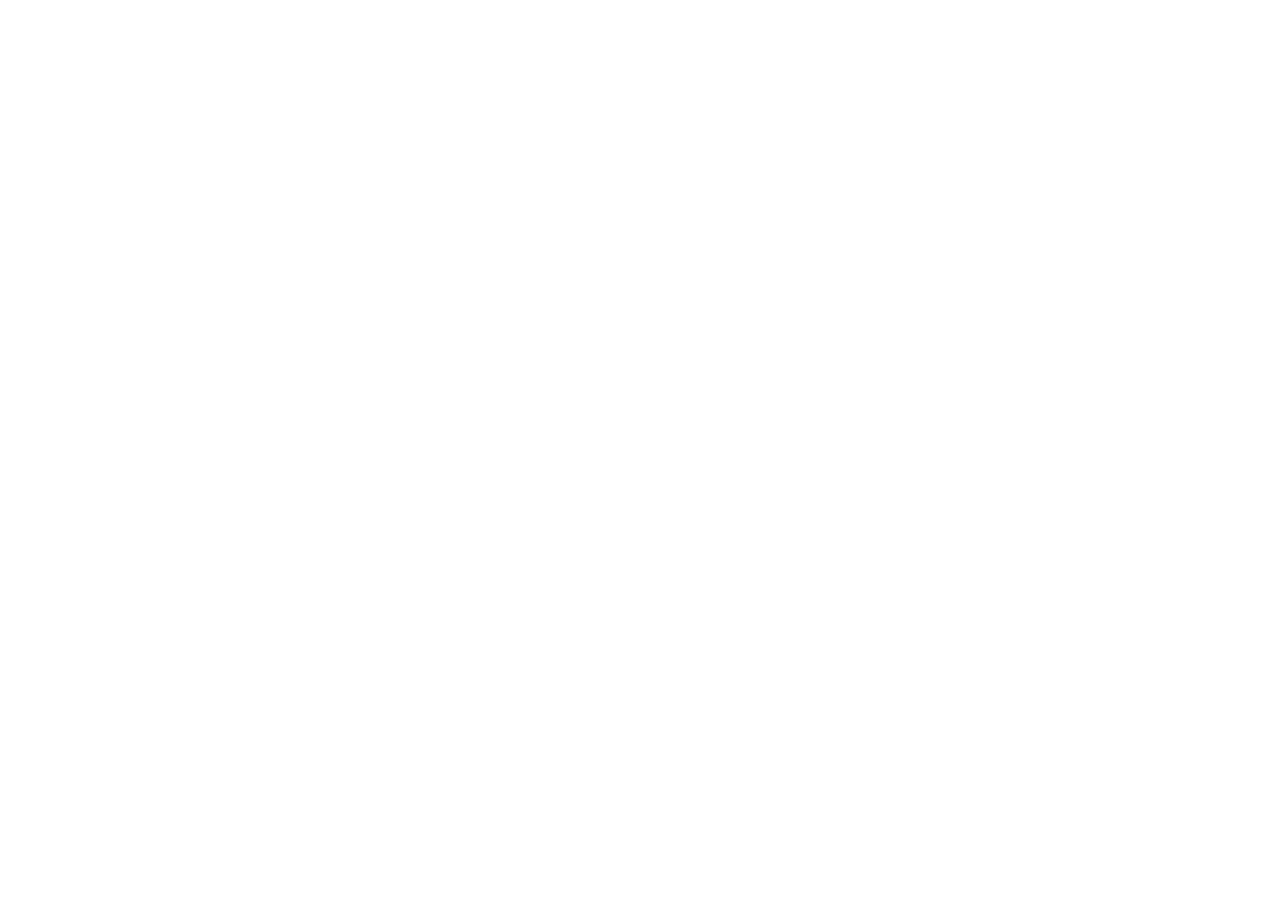
==== index.html @ 750f4f56 "Template" ====
<!DOCTYPE html>
<html lang="en">

<head>
        <title id="app-title">Gupta Siddhant</title>

        <!-- META -->
        <meta charset="UTF-8" />
        <meta name="viewport"
                content="width=device-width, initial-scale=1.0, maximum-scale=1.0, minimum-scale=1.0, user-scalable=no" />

        <!-- Font / applyCSS -->
        <link href="https://fonts.googleapis.com/css?family=Kameron:400,700&display=swap" rel="stylesheet" />
        <link href="https://fonts.googleapis.com/css?family=Poppins:400,500&display=swap" rel="stylesheet" />
        <link href="src/css/colorToggle.css" rel="stylesheet" />
        <link href="src/css/viewer.css" rel="stylesheet" id="viewerCSS" />
        <link href="https://cdnjs.cloudflare.com/ajax/libs/font-awesome/5.9.0/css/all.min.css" rel="stylesheet" />

        <!-- JS -->
        <script src="src/common.js"></script>
        <script src="src/index.js"></script>
        <script src="src/article.js"></script>
        <script src="src/nav.js"></script>


        <script src="src/showdown/showdown.min.js"></script>
        <script src="src/showdown/showdown-youtube.min.js"></script>

</head>

<body id="app"></body>

</html>
---- src/css/colorToggle.css ----
.switch {
  position: relative;
  display: inline-block;
  width: 60px;
  height: 34px;
}

.switch input {
  opacity: 0;
  width: 0;
  height: 0;
}

.slider {
  position: absolute;
  cursor: pointer;
  top: 0;
  left: 0;
  right: 0;
  bottom: 0;
  background-color: #cccccc;
  -webkit-transition: 0.4s;
  transition: 0.4s;
}

.slider:before {
  position: absolute;
  content: "";
  height: 26px;
  width: 26px;
  left: 4px;
  bottom: 4px;
  background-color: #8c8c8c;
  -webkit-transition: 0.4s;
  transition: 0.4s;
}

input:checked + .slider {
  /* 2196f3 */
  background-color: #555555;
}

input:focus + .slider {
  box-shadow: 0 0 1px #555555;
}

input:checked + .slider:before {
  -webkit-transform: translateX(26px);
  -ms-transform: translateX(26px);
  transform: translateX(26px);
}

/* Rounded sliders */
.slider.round {
  border-radius: 34px;
}

.slider.round:before {
  border-radius: 50%;
}
---- src/css/viewer.css ----
root {
  --colorAccent: #017aff;
  --colorPrimary: #1a1a1a;
  --colorSecondary: #4d4d4d;
  --colorCard: #ffffff;
  --colorInverse: #000000;
}

@media (prefers-color-scheme: dark) {
  root {
    --colorInverse: #ffffff;
  }
}

h1 {
  font-family: "Kameron", serif;
  font-weight: bold;
  font-size: 2rem;
  line-height: 2.5rem;
  letter-spacing: 1px;
  margin-top: 0.75rem;
  margin-bottom: 1rem;
  text-transform: capitalize;
}

h2 {
  font-family: "Kameron", serif;
  font-weight: bold;
  font-size: 1.5rem;
  line-height: 2rem;
  margin-top: 2rem;
  margin-bottom: 0.75rem;
}

h3,
h4,
h5,
h6,
th {
  margin-top: 0.25rem;
  margin-bottom: 0;
  text-transform: capitalize;
  font-weight: 500;
}

h3,
h5 {
  text-transform: uppercase;
  font-weight: bold;
}

th {
  font-weight: 500;
  text-align: left;
  padding-right: 0.5rem;
  vertical-align: top;
}

p,
li,
td {
  margin: 0.5rem 0;
  color: var(--colorSecondary);
  font-size: 0.9rem;
}

em {
  font-size: 0.75rem;
}


blockquote {
  font-style: italic;
  color: var(--colorPrimary);
  margin-left: 0;
  margin-right: 0;
  padding: 0 20px;
  border-left: 2px solid var(--colorSecondary);
}

blockquote p {
  font-size: 1rem;
}

pre {
  border: 1px solid var(--colorSecondary);
  border-radius: 4px;
  padding: 8px;
}

code {
  color: var(--colorPrimary);
  font-size: 0.8rem;
}

a,
a:visited,
a:active {
  text-decoration: none;
  color: var(--colorAccent);
}

a:hover {
  text-decoration: underline;
}

a::after {
  content: "\f360";
  font-family: "Font Awesome 5 Free", sans-serif;
  font-weight: bold;
  font-style: normal;
  margin: 0 0.25rem 0 0.5rem;
  text-decoration: none;
}

img {
  object-fit: cover;
  border-radius: 8px;
}
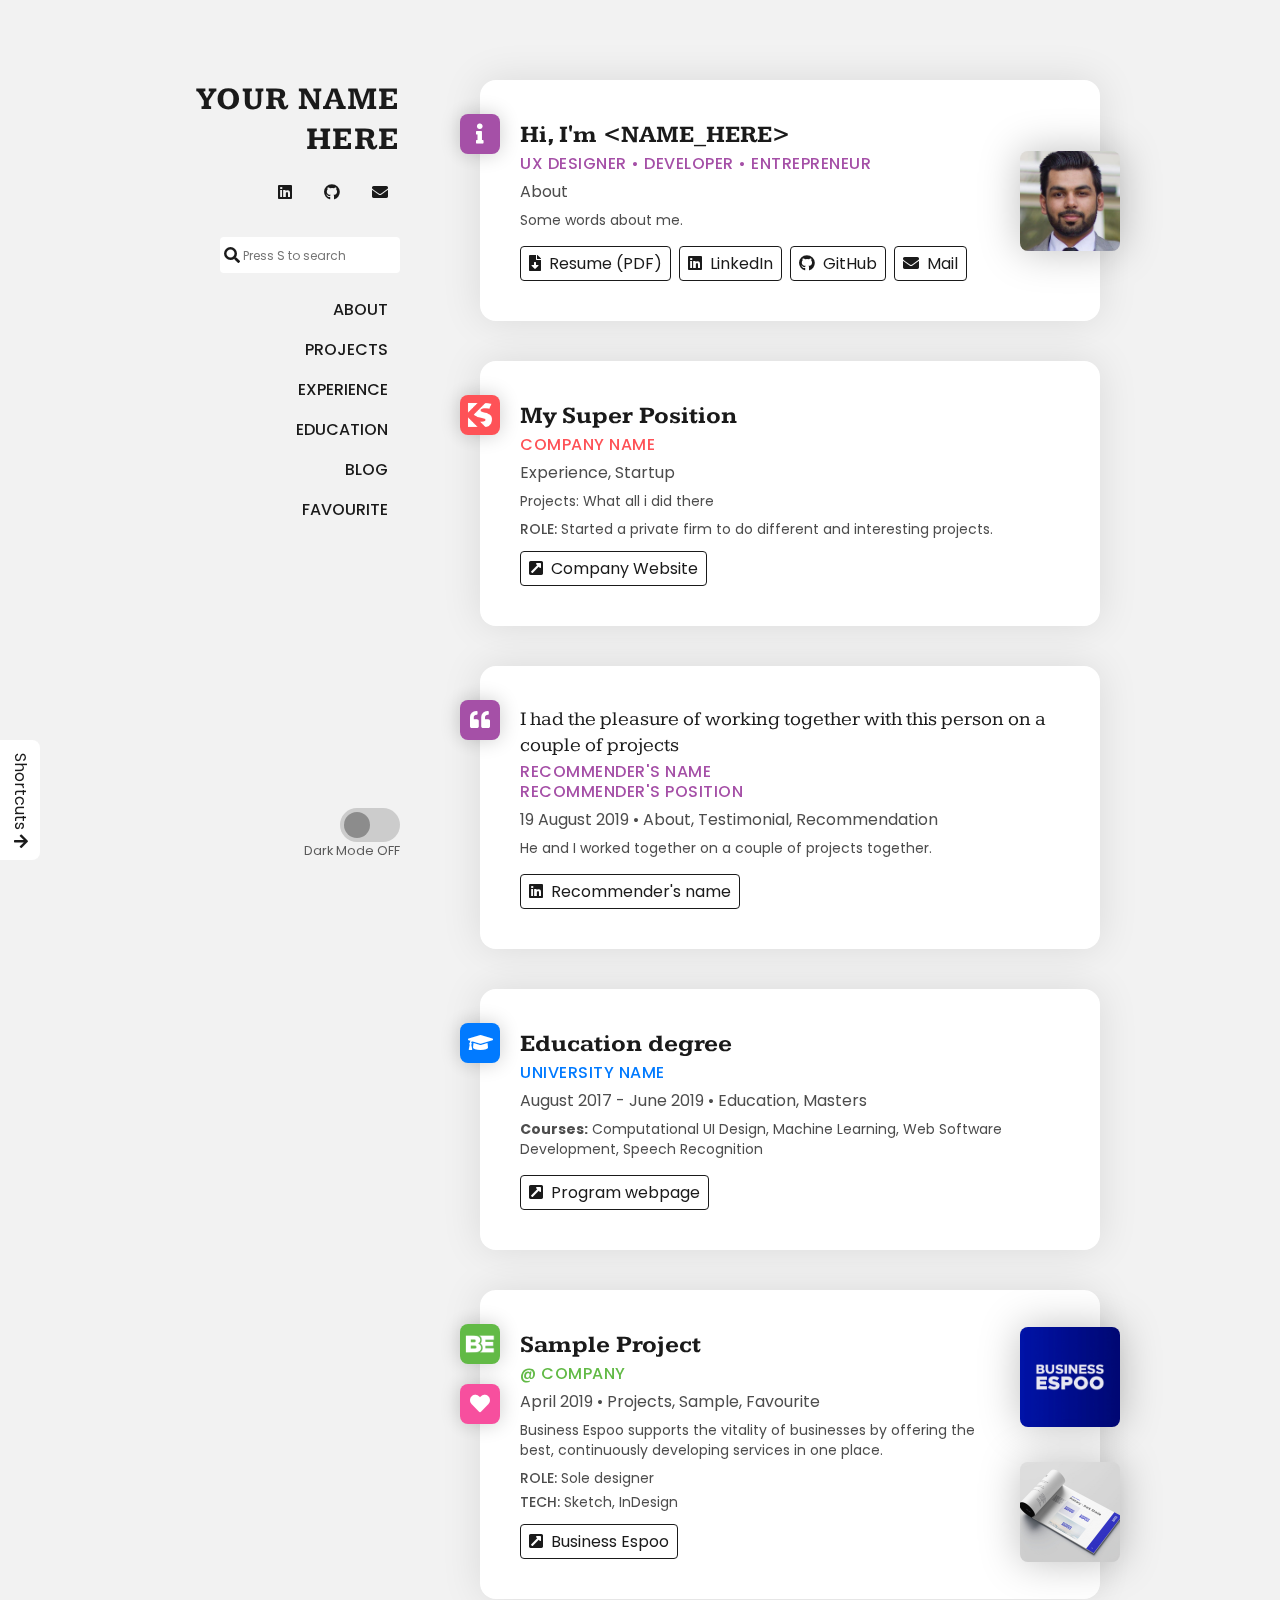
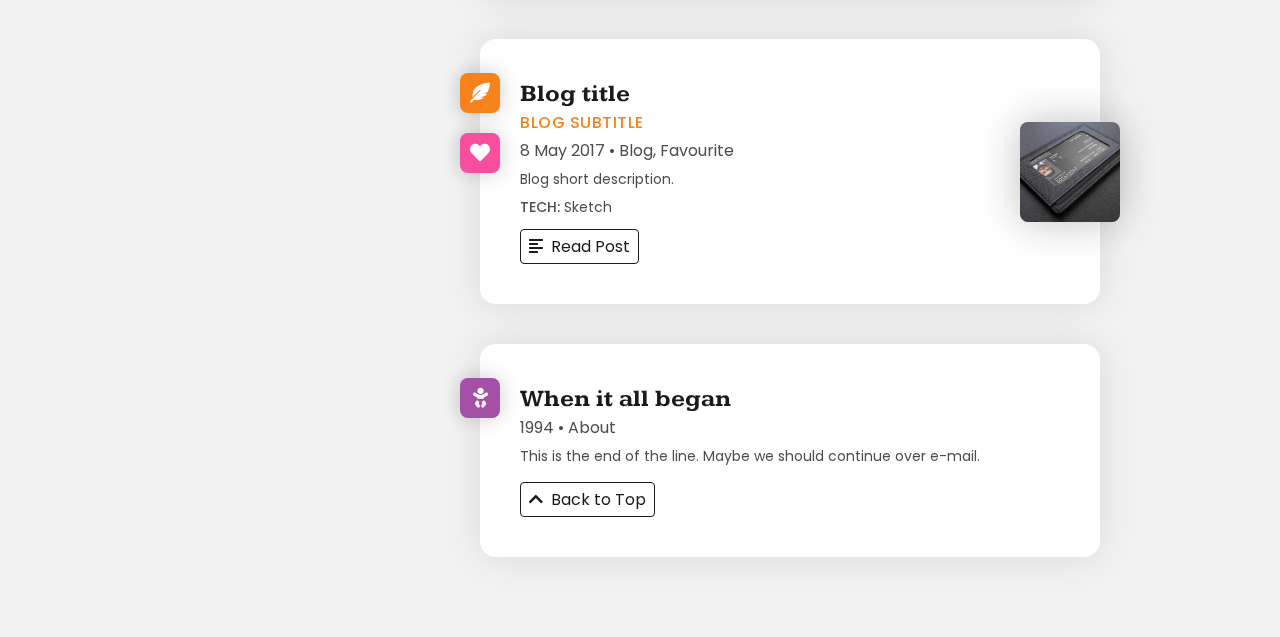
==== commit d29c5b6a: "OG" ====
--- a/index.html
+++ b/index.html
@@ -2,12 +2,27 @@
 <html lang="en">
 
 <head>
-        <title id="app-title">Gupta Siddhant</title>
+        <title id="app-title">Lifeline</title>
 
         <!-- META -->
         <meta charset="UTF-8" />
         <meta name="viewport"
                 content="width=device-width, initial-scale=1.0, maximum-scale=1.0, minimum-scale=1.0, user-scalable=no" />
+
+        <!-- Facebook OG -->
+        <meta property="og:image" content="/favicon/og-image.jpg" id="og-image" />
+        <meta property="og:image:width" content="279" />
+        <meta property="og:image:height" content="279" />
+        <meta property="og:title" content="Gupta Siddhant" id="og-title" />
+        <meta property="og:description" content="Personal website of Gupta Siddhant" id="og-desc" />
+        <meta property="og:url" content="https://guptasiddhant.com" />
+
+        <!-- Twitter Cards -->
+        <meta name="twitter:title" content="Gupta Siddhant" id="twitter-title" />
+        <meta name="twitter:description" content="Personal website of Gupta Siddhant" id="twitter-desc" />
+        <meta name="twitter:image" content="/favicon/og-image.jpg" id="twitter-image" />
+        <meta name="twitter:creator" content="@guptasiddhant9" />
+
 
         <!-- Font / applyCSS -->
         <link href="https://fonts.googleapis.com/css?family=Kameron:400,700&display=swap" rel="stylesheet" />
